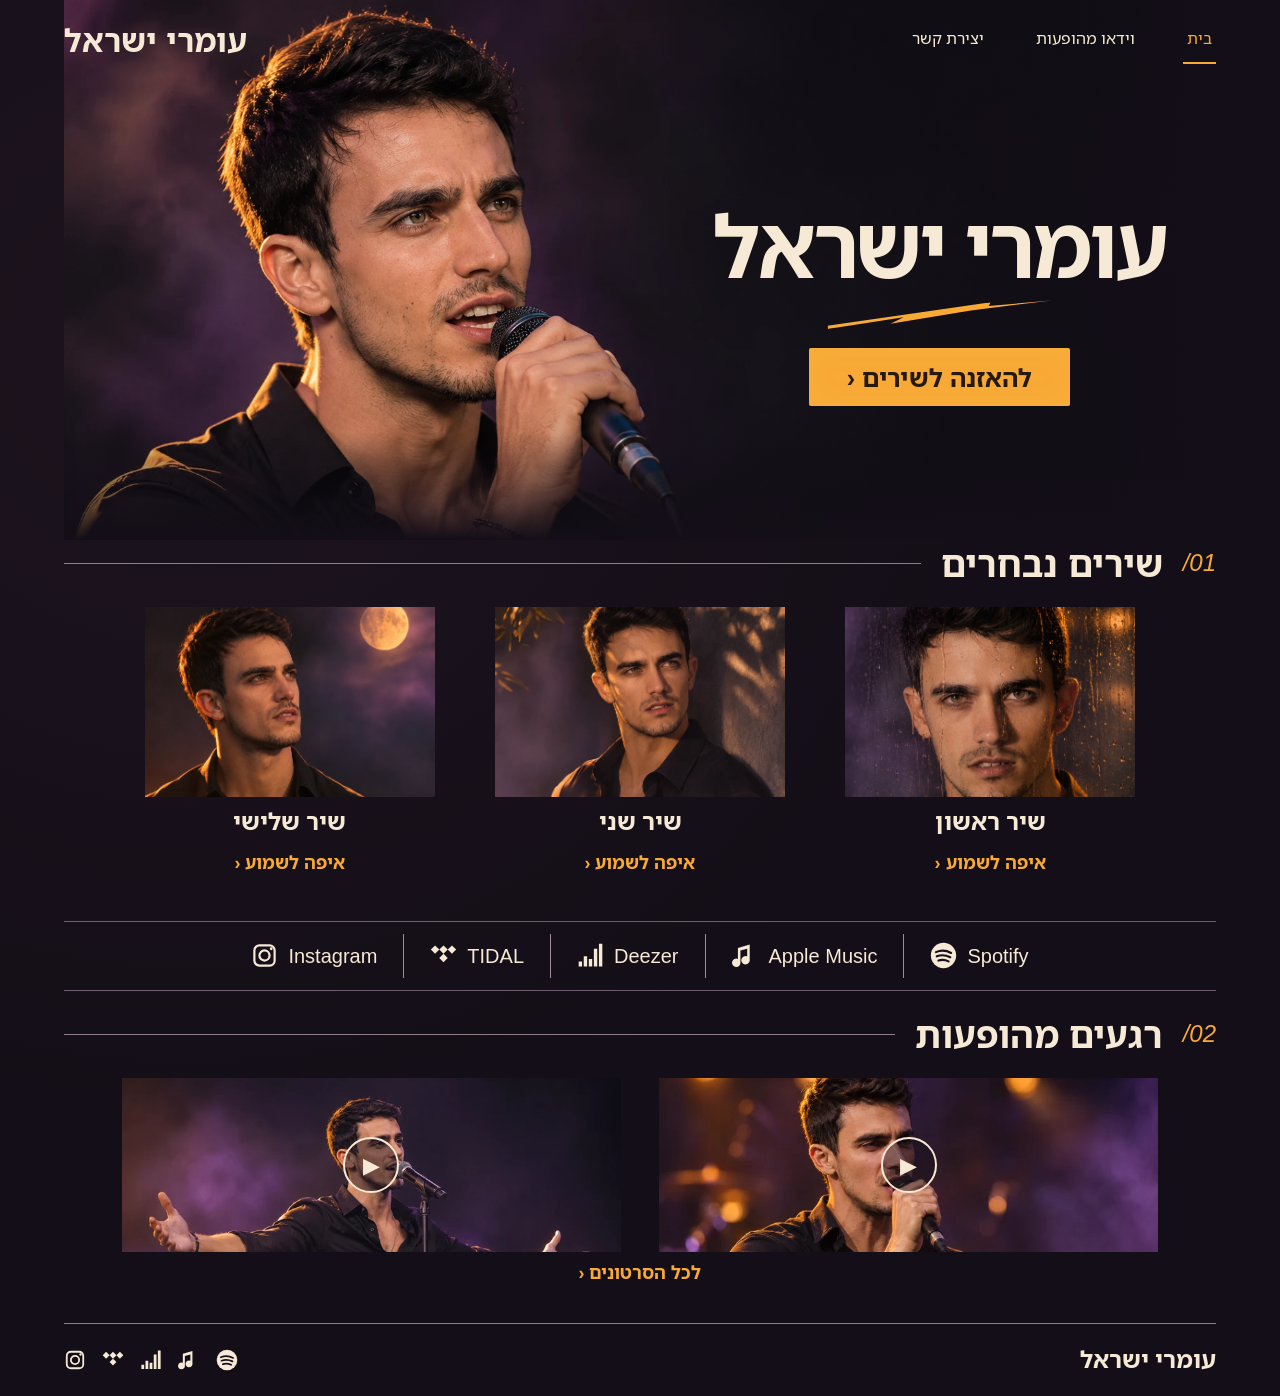
==== index.html @ 32288c75 "Add Omri Israel website files Co-Authored-By: Claude Opus 5.5 <noreply@anthropic.com>" ====
<!doctype html>
<html lang="he" dir="rtl"><head><meta charset="utf-8"><meta name="viewport" content="width=device-width,initial-scale=1"><meta name="theme-color" content="#130e17"><meta name="description" content="מוזיקה, רגעים מהופעות ויצירת קשר עם עומרי ישראל."><title>בית | עומרי ישראל</title><link rel="stylesheet" href="styles.css"><script defer src="site.js"></script></head><body><a class="skip" href="#main">דילוג לתוכן</a><div class="container"><header class="header"><a href="index.html" class="logo">עומרי ישראל</a><button class="menu" aria-controls="navigation" aria-expanded="false" aria-label="פתיחת תפריט">☰</button><nav id="navigation" aria-label="ניווט ראשי"><a href="index.html" aria-current="page">בית</a><a href="videos.html">וידאו מהופעות</a><a href="contact.html">יצירת קשר</a></nav></header><main id="main"><section class="hero"><div class="hero-copy"><h1>עומרי ישראל</h1><div class="brush" aria-hidden="true"></div><a class="cta" href="#songs">להאזנה לשירים ‹</a></div></section><section class="section" id="songs"><div class="section-heading"><span class="number">01/</span><h2>שירים נבחרים</h2></div><div class="songs"><article class="song"><img src="assets/images/album-1.webp" srcset="assets/images/album-1-mobile.webp 300w, assets/images/album-1.webp 1254w" sizes="(max-width: 700px) 80px, 27vw" alt="עטיפת שיר ראשון" width="227" height="190"><h3>שיר ראשון</h3><button class="text-button" data-song="0">איפה לשמוע ‹</button></article><article class="song"><img src="assets/images/album-2.webp" srcset="assets/images/album-2-mobile.webp 300w, assets/images/album-2.webp 1254w" sizes="(max-width: 700px) 80px, 27vw" alt="עטיפת שיר שני" width="227" height="190"><h3>שיר שני</h3><button class="text-button" data-song="1">איפה לשמוע ‹</button></article><article class="song"><img src="assets/images/album-3.webp" srcset="assets/images/album-3-mobile.webp 300w, assets/images/album-3.webp 1254w" sizes="(max-width: 700px) 80px, 27vw" alt="עטיפת שיר שלישי" width="227" height="190"><h3>שיר שלישי</h3><button class="text-button" data-song="2">איפה לשמוע ‹</button></article></div></section><div class="platforms" data-platforms aria-label="פלטפורמות האמן"></div><section class="section"><div class="section-heading"><span class="number">02/</span><h2>רגעים מהופעות</h2></div><div class="video-grid"><article><button class="video-button" data-video="1" aria-label="ניגון לילה של מוזיקה"><img src="assets/images/live-2.webp" srcset="assets/images/live-2-mobile.webp 780w, assets/images/live-2.webp 1672w" sizes="(max-width: 700px) 90vw, 45vw" alt="עומרי ישראל על הבמה" loading="lazy"></button></article><article><button class="video-button" data-video="0" aria-label="ניגון רגעים מהבמה"><img src="assets/images/live-1.webp" srcset="assets/images/live-1-mobile.webp 780w, assets/images/live-1.webp 1672w" sizes="(max-width: 700px) 90vw, 45vw" alt="עומרי ישראל על הבמה" loading="lazy"></button></article></div><p class="all-videos"><a class="text-button" href="videos.html">לכל הסרטונים ‹</a></p></section></main><footer class="footer"><a class="logo" href="index.html">עומרי ישראל</a><div class="platforms" data-platforms aria-label="קישורי האמן"></div></footer></div><dialog aria-labelledby="dialog-title"><button class="close" aria-label="סגירה">✕</button><h2 id="dialog-title"></h2><div id="dialog-content"></div></dialog></body></html>
---- styles.css ----
@font-face{font-family:Artist;src:url("assets/fonts/NotoSansHebrew-Regular.ttf");font-weight:400;font-display:swap}@font-face{font-family:Artist;src:url("assets/fonts/NotoSansHebrew-Bold.ttf");font-weight:700 900;font-display:swap}
:root{--paper:#f6e9d5;--amber:#f8a936;--bg:#130e17;--line:#8f7f85;--muted:#bdb0bb}*{box-sizing:border-box}html{scroll-behavior:smooth}body{margin:0;background:var(--bg);color:var(--paper);font-family:Artist,Arial,sans-serif;line-height:1.6;background-image:radial-gradient(ellipse at 15% 25%,#3b233442,transparent 55%)}button,input,select,textarea{font:inherit}a{color:inherit;text-decoration:none}button,a{touch-action:manipulation}button{cursor:pointer}button:disabled{cursor:default}a,button,input,select,textarea{outline-offset:5px}:focus-visible{outline:2px solid var(--amber)}button{color:inherit}img{display:block;max-width:100%}.container{width:90%;max-width:1320px;margin:auto}.header{height:80px;display:flex;align-items:center;justify-content:space-between;position:relative;z-index:5}.logo{font-size:32px;font-weight:700;line-height:1.1}.header .logo{order:2}nav{display:flex;gap:44px}nav a{padding:10px 4px}nav a[aria-current]{color:var(--amber);border-bottom:2px solid}.menu{display:none;background:none;border:0;font-size:25px;padding:8px}.hero{position:relative;min-height:440px;display:flex;align-items:center;isolation:isolate}.hero:before{content:"";position:absolute;inset:-80px 0 -20px;z-index:-1;background:linear-gradient(0deg,var(--bg),transparent 15%),linear-gradient(270deg,var(--bg) 0%,#130e17dd 24%,transparent 64%),url("assets/images/hero.webp") left center/70% auto no-repeat}.hero-copy{width:48%;text-align:center;margin-inline-start:0;margin-inline-end:auto}.hero h1{font-size:clamp(60px,8vw,116px);font-weight:700;line-height:1.2;letter-spacing:-5px;margin:0}.brush{width:225px;height:18px;margin:8px auto 25px;background:var(--amber);clip-path:polygon(0 83%,73% 0,72% 20%,100% 7%,64% 40%,28% 90%,34% 58%,0 100%);transform:rotate(-3deg)}.cta{border:0;display:inline-flex;justify-content:center;align-items:center;gap:12px;background:var(--amber);color:#261910;padding:9px 38px;font-size:25px;font-weight:700;min-height:48px;border-radius:2px;box-shadow:inset 0 0 25px #f9cf6230}.cta:hover{background:#ffc064}.section{margin-block:22px 36px}.section-heading{display:flex;align-items:center;gap:20px;margin-bottom:22px}.section-heading h2{font-size:36px;line-height:1.2;margin:0}.section-heading:after{content:"";height:1px;background:var(--line);flex:1}.number{color:var(--amber);font-size:24px;font-style:italic;font-family:Arial}.songs{display:grid;grid-template-columns:repeat(3,1fr);gap:6%;padding-inline:7%}.song{text-align:center}.song img{width:100%;aspect-ratio:1.2;object-fit:cover}.song h3{font-size:24px;margin:5px 0 0}.text-button{border:0;background:none;padding:5px 10px;min-height:44px;color:var(--amber);font-weight:700;font-size:18px}.text-button:hover{text-decoration:underline}.platforms{display:flex;align-items:center;justify-content:center;flex-wrap:wrap;gap:0;border-block:1px solid #6f5c6e;padding:12px 0;margin-block:22px}.platform{display:flex;align-items:center;gap:10px;padding:2px 26px;min-height:44px;direction:ltr;border-left:1px solid #a28a9b;font-family:Arial,sans-serif;font-size:20px}.platform:last-child{border-left:0}.platform svg{width:27px;height:27px;fill:currentColor}.platform:hover{color:var(--amber)}.video-grid{display:grid;grid-template-columns:repeat(2,1fr);gap:38px;padding-inline:5%}.video-button{display:block;width:100%;padding:0;border:0;background:none;overflow:hidden}.video-button img{width:100%;aspect-ratio:2.87;object-fit:cover;transition:transform .3s}.video-button:hover img{transform:scale(1.04)}.all-videos{text-align:center;margin:6px 0 0}.footer{display:flex;align-items:center;justify-content:space-between;border-top:1px solid var(--line);padding-block:14px;margin-top:12px}.footer .logo{font-size:24px}.footer .platforms{border:0;margin:0;padding:0;gap:16px}.footer .platform{border:0;padding:0}.footer .platform-label{display:none}.footer svg{width:22px;height:22px}.page-title{font-size:clamp(40px,6vw,76px);margin:35px 0 10px;line-height:1.2}.intro{color:var(--muted);margin-bottom:30px}.featured{max-width:1050px;margin:30px auto}.featured .video-button img{aspect-ratio:16/9}.video-caption{display:flex;justify-content:space-between;align-items:center;gap:15px;padding-block:9px}.video-caption h2,.video-caption h3{margin:0;font-size:22px}.video-caption span{color:var(--muted);font-size:14px}.gallery{padding:0;gap:32px}.gallery .video-button img{aspect-ratio:16/9}.contact-layout{display:grid;grid-template-columns:1.5fr 1fr;gap:10%;margin:40px 0 70px}label{display:grid;gap:8px;margin-bottom:22px}input,select,textarea{border:1px solid #6a5368;background:#211825;color:var(--paper);border-radius:3px;padding:13px;width:100%}textarea{min-height:160px;resize:vertical}aside{border-right:1px solid #755674;padding-right:35px}aside h2{font-size:28px}aside p{color:var(--muted)}.error{color:#ffb1ae;font-size:14px}.status{padding:16px;border:1px solid #aa9164}.notice{color:var(--muted);font-size:13px}.field-error{border-color:#ffb1ae}dialog{width:min(92%,600px);background:#201725;color:var(--paper);border:1px solid #967483;border-radius:5px;padding:30px}dialog::backdrop{background:#09050be8}dialog h2{font-size:30px;margin:0 0 20px}dialog .platforms{justify-content:start}dialog .platform{border:0;padding:12px}.close{float:left;border:1px solid #967483;background:none;min-width:44px;min-height:44px}dialog video{width:100%;margin-top:16px}.skip{position:absolute;top:-100px;right:10px;background:var(--amber);color:#111;padding:10px;z-index:50}.skip:focus{top:10px}[hidden]{display:none!important}
@media(min-width:1600px){.hero{min-height:540px}}
@media(max-width:700px){.container{width:90%}.header{height:60px}.header .logo{order:0;font-size:25px}.menu{display:block}.header nav{display:none;position:absolute;top:60px;right:-5.55%;left:-5.55%;background:#201625;padding:15px 5%;flex-direction:column;gap:0;box-shadow:0 15px 35px #0008}.header nav.open{display:flex}.header nav a{padding:14px}.hero{min-height:370px;align-items:end}.hero:before{inset:-60px -5.55% 0;background:linear-gradient(0deg,var(--bg),#130e1700 70%),url("assets/images/hero-mobile.webp") center top/cover no-repeat}.hero-copy{width:100%;padding-top:190px}.hero h1{font-size:54px;letter-spacing:-2px}.brush{width:160px;height:12px;margin:0 auto 15px}.cta{font-size:20px;padding:5px 28px;min-height:44px}.section{margin-block:25px 12px}.section-heading{gap:12px;margin-bottom:10px}.section-heading h2{font-size:25px}.number{font-size:19px}.songs{display:flex;flex-direction:column;padding:0;gap:0}.song{display:grid;grid-template-columns:80px 1fr;column-gap:16px;align-items:center;border-bottom:1px solid #675365;padding:9px 0;text-align:right}.song img{grid-row:1/3;width:80px;height:76px;aspect-ratio:auto}.song h3{font-size:20px;align-self:end;margin:0}.song .text-button{justify-self:start;align-self:start;font-size:16px;padding:0;min-height:32px}.platforms{margin-block:12px;padding-block:8px;row-gap:0}.platform{font-size:12px;padding:0 10px;gap:5px;min-height:36px}.platform svg{width:19px;height:19px}.platform:nth-child(3){border-left:0}.video-grid{grid-template-columns:1fr;padding:0;gap:12px}.video-button img{aspect-ratio:2.4}.all-videos{margin-block:0}.text-button{font-size:16px}.footer{padding-block:12px}.footer .logo{font-size:20px}.footer .platforms{gap:12px}.footer svg{width:17px;height:17px}.footer .platform{min-height:28px}.page-title{font-size:44px;margin-top:25px}.video-caption{align-items:start;flex-direction:column;gap:0}.video-caption h2,.video-caption h3{font-size:19px}.featured{margin-top:20px}.contact-layout{grid-template-columns:1fr;gap:30px}aside{padding:20px 0;border-right:0;border-top:1px solid #755674}dialog{padding:20px}dialog .platform{font-size:17px}.intro{font-size:15px}}
@media(prefers-reduced-motion:reduce){html{scroll-behavior:auto}*{transition:none!important}}

/* Omri Israel imagery and responsive art direction. */
.hero:before{background:linear-gradient(0deg,var(--bg),transparent 20%),linear-gradient(270deg,var(--bg) 0%,#130e1790 25%,transparent 58%),url("assets/images/hero.webp") left top/100% auto no-repeat}
.hero h1{font-size:clamp(48px,6.7vw,96px);letter-spacing:-3px}
.video-button{position:relative}
.video-button:after{content:"▶";position:absolute;inset:0;margin:auto;width:52px;height:52px;border:2px solid var(--paper);border-radius:50%;background:#130e1770;display:grid;place-items:center;font-size:22px;color:var(--paper);pointer-events:none}
.video-button img{object-position:center 25%}
.song img{object-position:center 35%}
@media(max-width:700px){
 .hero:before{background:linear-gradient(0deg,var(--bg),#130e1700 73%),url("assets/images/hero-mobile.webp") center top/100% auto no-repeat}
 .hero h1{font-size:clamp(36px,11vw,54px);letter-spacing:-1.5px}
 .hero-copy{padding-top:220px}
 .header .logo{font-size:23px}
 .video-button img{object-position:center 20%}
 .footer .logo{font-size:18px}
}
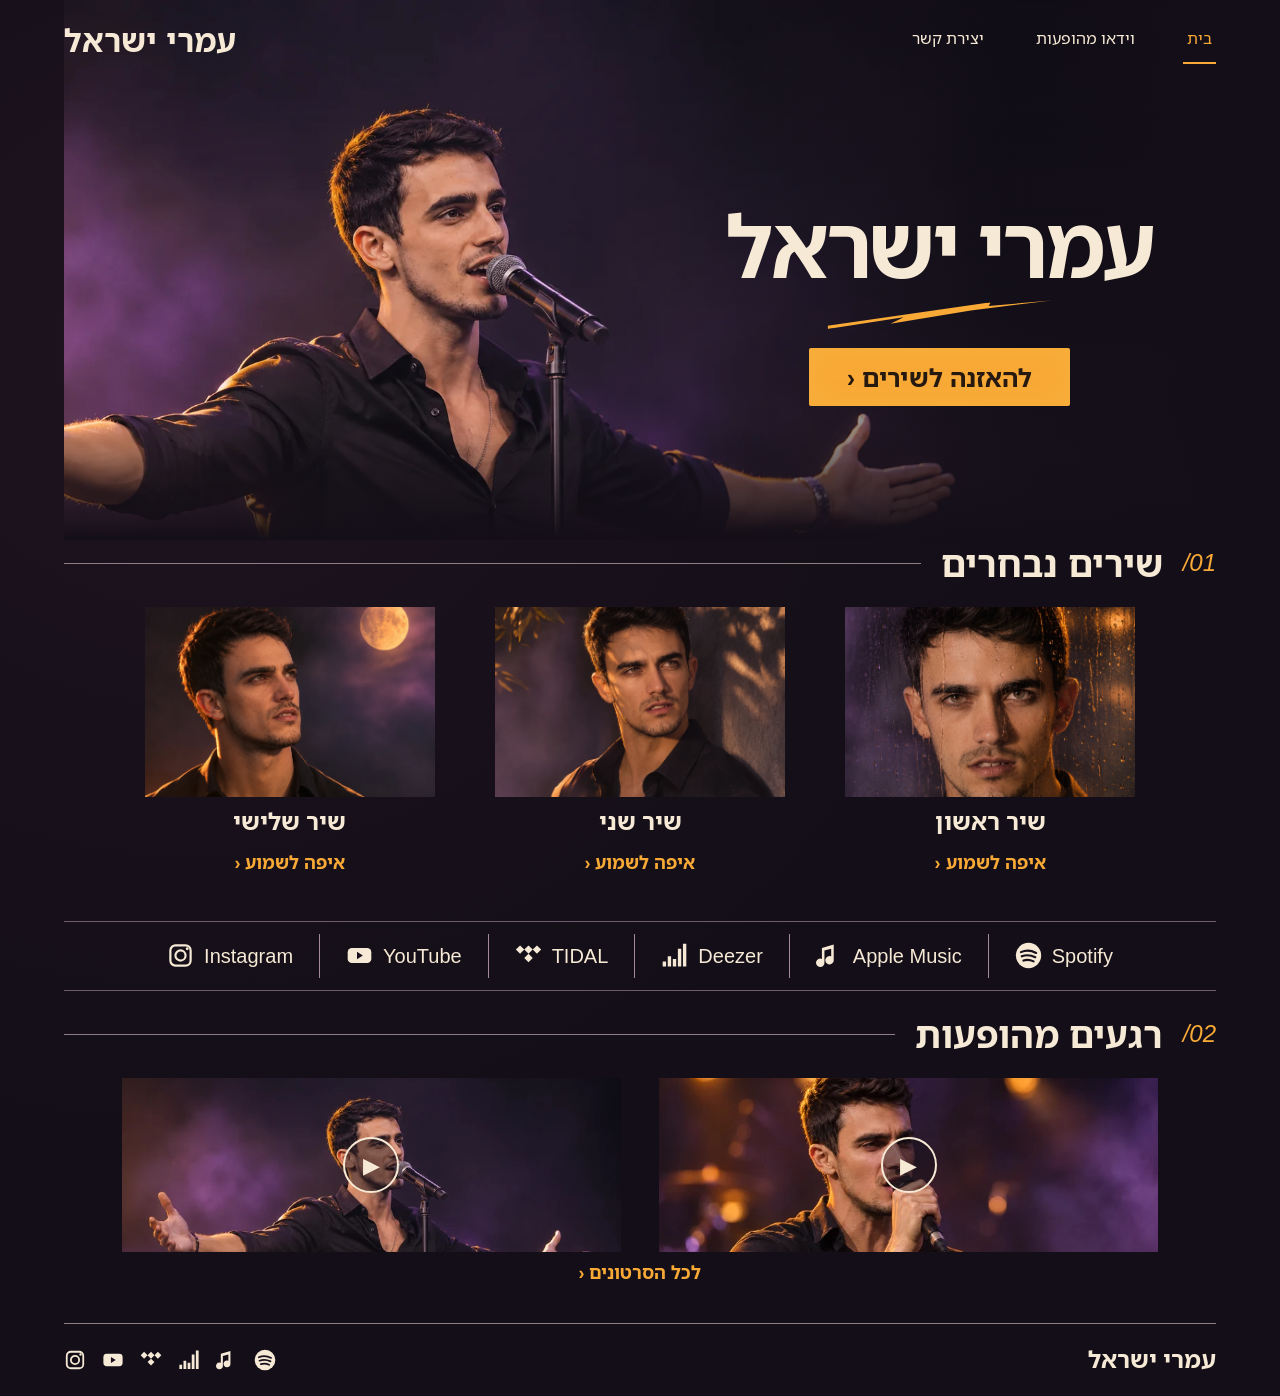
==== commit ea4c6f18: "Add streaming links, new hero images, and fix artist name spelling - Link Spotify, Apple Music, Deez" ====
--- a/index.html
+++ b/index.html
@@ -1,2 +1,2 @@
 <!doctype html>
-<html lang="he" dir="rtl"><head><meta charset="utf-8"><meta name="viewport" content="width=device-width,initial-scale=1"><meta name="theme-color" content="#130e17"><meta name="description" content="מוזיקה, רגעים מהופעות ויצירת קשר עם עומרי ישראל."><title>בית | עומרי ישראל</title><link rel="stylesheet" href="styles.css"><script defer src="site.js"></script></head><body><a class="skip" href="#main">דילוג לתוכן</a><div class="container"><header class="header"><a href="index.html" class="logo">עומרי ישראל</a><button class="menu" aria-controls="navigation" aria-expanded="false" aria-label="פתיחת תפריט">☰</button><nav id="navigation" aria-label="ניווט ראשי"><a href="index.html" aria-current="page">בית</a><a href="videos.html">וידאו מהופעות</a><a href="contact.html">יצירת קשר</a></nav></header><main id="main"><section class="hero"><div class="hero-copy"><h1>עומרי ישראל</h1><div class="brush" aria-hidden="true"></div><a class="cta" href="#songs">להאזנה לשירים ‹</a></div></section><section class="section" id="songs"><div class="section-heading"><span class="number">01/</span><h2>שירים נבחרים</h2></div><div class="songs"><article class="song"><img src="assets/images/album-1.webp" srcset="assets/images/album-1-mobile.webp 300w, assets/images/album-1.webp 1254w" sizes="(max-width: 700px) 80px, 27vw" alt="עטיפת שיר ראשון" width="227" height="190"><h3>שיר ראשון</h3><button class="text-button" data-song="0">איפה לשמוע ‹</button></article><article class="song"><img src="assets/images/album-2.webp" srcset="assets/images/album-2-mobile.webp 300w, assets/images/album-2.webp 1254w" sizes="(max-width: 700px) 80px, 27vw" alt="עטיפת שיר שני" width="227" height="190"><h3>שיר שני</h3><button class="text-button" data-song="1">איפה לשמוע ‹</button></article><article class="song"><img src="assets/images/album-3.webp" srcset="assets/images/album-3-mobile.webp 300w, assets/images/album-3.webp 1254w" sizes="(max-width: 700px) 80px, 27vw" alt="עטיפת שיר שלישי" width="227" height="190"><h3>שיר שלישי</h3><button class="text-button" data-song="2">איפה לשמוע ‹</button></article></div></section><div class="platforms" data-platforms aria-label="פלטפורמות האמן"></div><section class="section"><div class="section-heading"><span class="number">02/</span><h2>רגעים מהופעות</h2></div><div class="video-grid"><article><button class="video-button" data-video="1" aria-label="ניגון לילה של מוזיקה"><img src="assets/images/live-2.webp" srcset="assets/images/live-2-mobile.webp 780w, assets/images/live-2.webp 1672w" sizes="(max-width: 700px) 90vw, 45vw" alt="עומרי ישראל על הבמה" loading="lazy"></button></article><article><button class="video-button" data-video="0" aria-label="ניגון רגעים מהבמה"><img src="assets/images/live-1.webp" srcset="assets/images/live-1-mobile.webp 780w, assets/images/live-1.webp 1672w" sizes="(max-width: 700px) 90vw, 45vw" alt="עומרי ישראל על הבמה" loading="lazy"></button></article></div><p class="all-videos"><a class="text-button" href="videos.html">לכל הסרטונים ‹</a></p></section></main><footer class="footer"><a class="logo" href="index.html">עומרי ישראל</a><div class="platforms" data-platforms aria-label="קישורי האמן"></div></footer></div><dialog aria-labelledby="dialog-title"><button class="close" aria-label="סגירה">✕</button><h2 id="dialog-title"></h2><div id="dialog-content"></div></dialog></body></html>+<html lang="he" dir="rtl"><head><meta charset="utf-8"><meta name="viewport" content="width=device-width,initial-scale=1"><meta name="theme-color" content="#130e17"><meta name="description" content="מוזיקה, רגעים מהופעות ויצירת קשר עם עמרי ישראל."><title>בית | עמרי ישראל</title><link rel="stylesheet" href="styles.css?v=2"><script defer src="site.js"></script></head><body><a class="skip" href="#main">דילוג לתוכן</a><div class="container"><header class="header"><a href="index.html" class="logo">עמרי ישראל</a><button class="menu" aria-controls="navigation" aria-expanded="false" aria-label="פתיחת תפריט">☰</button><nav id="navigation" aria-label="ניווט ראשי"><a href="index.html" aria-current="page">בית</a><a href="videos.html">וידאו מהופעות</a><a href="contact.html">יצירת קשר</a></nav></header><main id="main"><section class="hero"><div class="hero-copy"><h1>עמרי ישראל</h1><div class="brush" aria-hidden="true"></div><a class="cta" href="#songs">להאזנה לשירים ‹</a></div></section><section class="section" id="songs"><div class="section-heading"><span class="number">01/</span><h2>שירים נבחרים</h2></div><div class="songs"><article class="song"><img src="assets/images/album-1.webp" srcset="assets/images/album-1-mobile.webp 300w, assets/images/album-1.webp 1254w" sizes="(max-width: 700px) 80px, 27vw" alt="עטיפת שיר ראשון" width="227" height="190"><h3>שיר ראשון</h3><button class="text-button" data-song="0">איפה לשמוע ‹</button></article><article class="song"><img src="assets/images/album-2.webp" srcset="assets/images/album-2-mobile.webp 300w, assets/images/album-2.webp 1254w" sizes="(max-width: 700px) 80px, 27vw" alt="עטיפת שיר שני" width="227" height="190"><h3>שיר שני</h3><button class="text-button" data-song="1">איפה לשמוע ‹</button></article><article class="song"><img src="assets/images/album-3.webp" srcset="assets/images/album-3-mobile.webp 300w, assets/images/album-3.webp 1254w" sizes="(max-width: 700px) 80px, 27vw" alt="עטיפת שיר שלישי" width="227" height="190"><h3>שיר שלישי</h3><button class="text-button" data-song="2">איפה לשמוע ‹</button></article></div></section><div class="platforms" data-platforms aria-label="פלטפורמות האמן"></div><section class="section"><div class="section-heading"><span class="number">02/</span><h2>רגעים מהופעות</h2></div><div class="video-grid"><article><button class="video-button" data-video="1" aria-label="ניגון לילה של מוזיקה"><img src="assets/images/live-2.webp" srcset="assets/images/live-2-mobile.webp 780w, assets/images/live-2.webp 1672w" sizes="(max-width: 700px) 90vw, 45vw" alt="עמרי ישראל על הבמה" loading="lazy"></button></article><article><button class="video-button" data-video="0" aria-label="ניגון רגעים מהבמה"><img src="assets/images/live-1.webp" srcset="assets/images/live-1-mobile.webp 780w, assets/images/live-1.webp 1672w" sizes="(max-width: 700px) 90vw, 45vw" alt="עמרי ישראל על הבמה" loading="lazy"></button></article></div><p class="all-videos"><a class="text-button" href="videos.html">לכל הסרטונים ‹</a></p></section></main><footer class="footer"><a class="logo" href="index.html">עמרי ישראל</a><div class="platforms" data-platforms aria-label="קישורי האמן"></div></footer></div><dialog aria-labelledby="dialog-title"><button class="close" aria-label="סגירה">✕</button><h2 id="dialog-title"></h2><div id="dialog-content"></div></dialog></body></html>
--- a/styles.css
+++ b/styles.css
@@ -1,18 +1,18 @@
 @font-face{font-family:Artist;src:url("assets/fonts/NotoSansHebrew-Regular.ttf");font-weight:400;font-display:swap}@font-face{font-family:Artist;src:url("assets/fonts/NotoSansHebrew-Bold.ttf");font-weight:700 900;font-display:swap}
-:root{--paper:#f6e9d5;--amber:#f8a936;--bg:#130e17;--line:#8f7f85;--muted:#bdb0bb}*{box-sizing:border-box}html{scroll-behavior:smooth}body{margin:0;background:var(--bg);color:var(--paper);font-family:Artist,Arial,sans-serif;line-height:1.6;background-image:radial-gradient(ellipse at 15% 25%,#3b233442,transparent 55%)}button,input,select,textarea{font:inherit}a{color:inherit;text-decoration:none}button,a{touch-action:manipulation}button{cursor:pointer}button:disabled{cursor:default}a,button,input,select,textarea{outline-offset:5px}:focus-visible{outline:2px solid var(--amber)}button{color:inherit}img{display:block;max-width:100%}.container{width:90%;max-width:1320px;margin:auto}.header{height:80px;display:flex;align-items:center;justify-content:space-between;position:relative;z-index:5}.logo{font-size:32px;font-weight:700;line-height:1.1}.header .logo{order:2}nav{display:flex;gap:44px}nav a{padding:10px 4px}nav a[aria-current]{color:var(--amber);border-bottom:2px solid}.menu{display:none;background:none;border:0;font-size:25px;padding:8px}.hero{position:relative;min-height:440px;display:flex;align-items:center;isolation:isolate}.hero:before{content:"";position:absolute;inset:-80px 0 -20px;z-index:-1;background:linear-gradient(0deg,var(--bg),transparent 15%),linear-gradient(270deg,var(--bg) 0%,#130e17dd 24%,transparent 64%),url("assets/images/hero.webp") left center/70% auto no-repeat}.hero-copy{width:48%;text-align:center;margin-inline-start:0;margin-inline-end:auto}.hero h1{font-size:clamp(60px,8vw,116px);font-weight:700;line-height:1.2;letter-spacing:-5px;margin:0}.brush{width:225px;height:18px;margin:8px auto 25px;background:var(--amber);clip-path:polygon(0 83%,73% 0,72% 20%,100% 7%,64% 40%,28% 90%,34% 58%,0 100%);transform:rotate(-3deg)}.cta{border:0;display:inline-flex;justify-content:center;align-items:center;gap:12px;background:var(--amber);color:#261910;padding:9px 38px;font-size:25px;font-weight:700;min-height:48px;border-radius:2px;box-shadow:inset 0 0 25px #f9cf6230}.cta:hover{background:#ffc064}.section{margin-block:22px 36px}.section-heading{display:flex;align-items:center;gap:20px;margin-bottom:22px}.section-heading h2{font-size:36px;line-height:1.2;margin:0}.section-heading:after{content:"";height:1px;background:var(--line);flex:1}.number{color:var(--amber);font-size:24px;font-style:italic;font-family:Arial}.songs{display:grid;grid-template-columns:repeat(3,1fr);gap:6%;padding-inline:7%}.song{text-align:center}.song img{width:100%;aspect-ratio:1.2;object-fit:cover}.song h3{font-size:24px;margin:5px 0 0}.text-button{border:0;background:none;padding:5px 10px;min-height:44px;color:var(--amber);font-weight:700;font-size:18px}.text-button:hover{text-decoration:underline}.platforms{display:flex;align-items:center;justify-content:center;flex-wrap:wrap;gap:0;border-block:1px solid #6f5c6e;padding:12px 0;margin-block:22px}.platform{display:flex;align-items:center;gap:10px;padding:2px 26px;min-height:44px;direction:ltr;border-left:1px solid #a28a9b;font-family:Arial,sans-serif;font-size:20px}.platform:last-child{border-left:0}.platform svg{width:27px;height:27px;fill:currentColor}.platform:hover{color:var(--amber)}.video-grid{display:grid;grid-template-columns:repeat(2,1fr);gap:38px;padding-inline:5%}.video-button{display:block;width:100%;padding:0;border:0;background:none;overflow:hidden}.video-button img{width:100%;aspect-ratio:2.87;object-fit:cover;transition:transform .3s}.video-button:hover img{transform:scale(1.04)}.all-videos{text-align:center;margin:6px 0 0}.footer{display:flex;align-items:center;justify-content:space-between;border-top:1px solid var(--line);padding-block:14px;margin-top:12px}.footer .logo{font-size:24px}.footer .platforms{border:0;margin:0;padding:0;gap:16px}.footer .platform{border:0;padding:0}.footer .platform-label{display:none}.footer svg{width:22px;height:22px}.page-title{font-size:clamp(40px,6vw,76px);margin:35px 0 10px;line-height:1.2}.intro{color:var(--muted);margin-bottom:30px}.featured{max-width:1050px;margin:30px auto}.featured .video-button img{aspect-ratio:16/9}.video-caption{display:flex;justify-content:space-between;align-items:center;gap:15px;padding-block:9px}.video-caption h2,.video-caption h3{margin:0;font-size:22px}.video-caption span{color:var(--muted);font-size:14px}.gallery{padding:0;gap:32px}.gallery .video-button img{aspect-ratio:16/9}.contact-layout{display:grid;grid-template-columns:1.5fr 1fr;gap:10%;margin:40px 0 70px}label{display:grid;gap:8px;margin-bottom:22px}input,select,textarea{border:1px solid #6a5368;background:#211825;color:var(--paper);border-radius:3px;padding:13px;width:100%}textarea{min-height:160px;resize:vertical}aside{border-right:1px solid #755674;padding-right:35px}aside h2{font-size:28px}aside p{color:var(--muted)}.error{color:#ffb1ae;font-size:14px}.status{padding:16px;border:1px solid #aa9164}.notice{color:var(--muted);font-size:13px}.field-error{border-color:#ffb1ae}dialog{width:min(92%,600px);background:#201725;color:var(--paper);border:1px solid #967483;border-radius:5px;padding:30px}dialog::backdrop{background:#09050be8}dialog h2{font-size:30px;margin:0 0 20px}dialog .platforms{justify-content:start}dialog .platform{border:0;padding:12px}.close{float:left;border:1px solid #967483;background:none;min-width:44px;min-height:44px}dialog video{width:100%;margin-top:16px}.skip{position:absolute;top:-100px;right:10px;background:var(--amber);color:#111;padding:10px;z-index:50}.skip:focus{top:10px}[hidden]{display:none!important}
+:root{--paper:#f6e9d5;--amber:#f8a936;--bg:#130e17;--line:#8f7f85;--muted:#bdb0bb}*{box-sizing:border-box}html{scroll-behavior:smooth}body{margin:0;background:var(--bg);color:var(--paper);font-family:Artist,Arial,sans-serif;line-height:1.6;background-image:radial-gradient(ellipse at 15% 25%,#3b233442,transparent 55%)}button,input,select,textarea{font:inherit}a{color:inherit;text-decoration:none}button,a{touch-action:manipulation}button{cursor:pointer}button:disabled{cursor:default}a,button,input,select,textarea{outline-offset:5px}:focus-visible{outline:2px solid var(--amber)}button{color:inherit}img{display:block;max-width:100%}.container{width:90%;max-width:1320px;margin:auto}.header{height:80px;display:flex;align-items:center;justify-content:space-between;position:relative;z-index:5}.logo{font-size:32px;font-weight:700;line-height:1.1}.header .logo{order:2}nav{display:flex;gap:44px}nav a{padding:10px 4px}nav a[aria-current]{color:var(--amber);border-bottom:2px solid}.menu{display:none;background:none;border:0;font-size:25px;padding:8px}.hero{position:relative;min-height:440px;display:flex;align-items:center;isolation:isolate}.hero:before{content:"";position:absolute;inset:-80px 0 -20px;z-index:-1;background:linear-gradient(0deg,var(--bg),transparent 15%),linear-gradient(270deg,var(--bg) 0%,#130e17dd 24%,transparent 64%),url("assets/images/hero.webp?v=2") left center/70% auto no-repeat}.hero-copy{width:48%;text-align:center;margin-inline-start:0;margin-inline-end:auto}.hero h1{font-size:clamp(60px,8vw,116px);font-weight:700;line-height:1.2;letter-spacing:-5px;margin:0}.brush{width:225px;height:18px;margin:8px auto 25px;background:var(--amber);clip-path:polygon(0 83%,73% 0,72% 20%,100% 7%,64% 40%,28% 90%,34% 58%,0 100%);transform:rotate(-3deg)}.cta{border:0;display:inline-flex;justify-content:center;align-items:center;gap:12px;background:var(--amber);color:#261910;padding:9px 38px;font-size:25px;font-weight:700;min-height:48px;border-radius:2px;box-shadow:inset 0 0 25px #f9cf6230}.cta:hover{background:#ffc064}.section{margin-block:22px 36px}.section-heading{display:flex;align-items:center;gap:20px;margin-bottom:22px}.section-heading h2{font-size:36px;line-height:1.2;margin:0}.section-heading:after{content:"";height:1px;background:var(--line);flex:1}.number{color:var(--amber);font-size:24px;font-style:italic;font-family:Arial}.songs{display:grid;grid-template-columns:repeat(3,1fr);gap:6%;padding-inline:7%}.song{text-align:center}.song img{width:100%;aspect-ratio:1.2;object-fit:cover}.song h3{font-size:24px;margin:5px 0 0}.text-button{border:0;background:none;padding:5px 10px;min-height:44px;color:var(--amber);font-weight:700;font-size:18px}.text-button:hover{text-decoration:underline}.platforms{display:flex;align-items:center;justify-content:center;flex-wrap:wrap;gap:0;border-block:1px solid #6f5c6e;padding:12px 0;margin-block:22px}.platform{display:flex;align-items:center;gap:10px;padding:2px 26px;min-height:44px;direction:ltr;border-left:1px solid #a28a9b;font-family:Arial,sans-serif;font-size:20px}.platform:last-child{border-left:0}.platform svg{width:27px;height:27px;fill:currentColor}.platform:hover{color:var(--amber)}.video-grid{display:grid;grid-template-columns:repeat(2,1fr);gap:38px;padding-inline:5%}.video-button{display:block;width:100%;padding:0;border:0;background:none;overflow:hidden}.video-button img{width:100%;aspect-ratio:2.87;object-fit:cover;transition:transform .3s}.video-button:hover img{transform:scale(1.04)}.all-videos{text-align:center;margin:6px 0 0}.footer{display:flex;align-items:center;justify-content:space-between;border-top:1px solid var(--line);padding-block:14px;margin-top:12px}.footer .logo{font-size:24px}.footer .platforms{border:0;margin:0;padding:0;gap:16px}.footer .platform{border:0;padding:0}.footer .platform-label{display:none}.footer svg{width:22px;height:22px}.page-title{font-size:clamp(40px,6vw,76px);margin:35px 0 10px;line-height:1.2}.intro{color:var(--muted);margin-bottom:30px}.featured{max-width:1050px;margin:30px auto}.featured .video-button img{aspect-ratio:16/9}.video-caption{display:flex;justify-content:space-between;align-items:center;gap:15px;padding-block:9px}.video-caption h2,.video-caption h3{margin:0;font-size:22px}.video-caption span{color:var(--muted);font-size:14px}.gallery{padding:0;gap:32px}.gallery .video-button img{aspect-ratio:16/9}.contact-layout{display:grid;grid-template-columns:1.5fr 1fr;gap:10%;margin:40px 0 70px}label{display:grid;gap:8px;margin-bottom:22px}input,select,textarea{border:1px solid #6a5368;background:#211825;color:var(--paper);border-radius:3px;padding:13px;width:100%}textarea{min-height:160px;resize:vertical}aside{border-right:1px solid #755674;padding-right:35px}aside h2{font-size:28px}aside p{color:var(--muted)}.error{color:#ffb1ae;font-size:14px}.status{padding:16px;border:1px solid #aa9164}.notice{color:var(--muted);font-size:13px}.field-error{border-color:#ffb1ae}dialog{width:min(92%,600px);background:#201725;color:var(--paper);border:1px solid #967483;border-radius:5px;padding:30px}dialog::backdrop{background:#09050be8}dialog h2{font-size:30px;margin:0 0 20px}dialog .platforms{justify-content:start}dialog .platform{border:0;padding:12px}.close{float:left;border:1px solid #967483;background:none;min-width:44px;min-height:44px}dialog video{width:100%;margin-top:16px}.skip{position:absolute;top:-100px;right:10px;background:var(--amber);color:#111;padding:10px;z-index:50}.skip:focus{top:10px}[hidden]{display:none!important}
 @media(min-width:1600px){.hero{min-height:540px}}
-@media(max-width:700px){.container{width:90%}.header{height:60px}.header .logo{order:0;font-size:25px}.menu{display:block}.header nav{display:none;position:absolute;top:60px;right:-5.55%;left:-5.55%;background:#201625;padding:15px 5%;flex-direction:column;gap:0;box-shadow:0 15px 35px #0008}.header nav.open{display:flex}.header nav a{padding:14px}.hero{min-height:370px;align-items:end}.hero:before{inset:-60px -5.55% 0;background:linear-gradient(0deg,var(--bg),#130e1700 70%),url("assets/images/hero-mobile.webp") center top/cover no-repeat}.hero-copy{width:100%;padding-top:190px}.hero h1{font-size:54px;letter-spacing:-2px}.brush{width:160px;height:12px;margin:0 auto 15px}.cta{font-size:20px;padding:5px 28px;min-height:44px}.section{margin-block:25px 12px}.section-heading{gap:12px;margin-bottom:10px}.section-heading h2{font-size:25px}.number{font-size:19px}.songs{display:flex;flex-direction:column;padding:0;gap:0}.song{display:grid;grid-template-columns:80px 1fr;column-gap:16px;align-items:center;border-bottom:1px solid #675365;padding:9px 0;text-align:right}.song img{grid-row:1/3;width:80px;height:76px;aspect-ratio:auto}.song h3{font-size:20px;align-self:end;margin:0}.song .text-button{justify-self:start;align-self:start;font-size:16px;padding:0;min-height:32px}.platforms{margin-block:12px;padding-block:8px;row-gap:0}.platform{font-size:12px;padding:0 10px;gap:5px;min-height:36px}.platform svg{width:19px;height:19px}.platform:nth-child(3){border-left:0}.video-grid{grid-template-columns:1fr;padding:0;gap:12px}.video-button img{aspect-ratio:2.4}.all-videos{margin-block:0}.text-button{font-size:16px}.footer{padding-block:12px}.footer .logo{font-size:20px}.footer .platforms{gap:12px}.footer svg{width:17px;height:17px}.footer .platform{min-height:28px}.page-title{font-size:44px;margin-top:25px}.video-caption{align-items:start;flex-direction:column;gap:0}.video-caption h2,.video-caption h3{font-size:19px}.featured{margin-top:20px}.contact-layout{grid-template-columns:1fr;gap:30px}aside{padding:20px 0;border-right:0;border-top:1px solid #755674}dialog{padding:20px}dialog .platform{font-size:17px}.intro{font-size:15px}}
+@media(max-width:700px){.container{width:90%}.header{height:60px}.header .logo{order:0;font-size:25px}.menu{display:block}.header nav{display:none;position:absolute;top:60px;right:-5.55%;left:-5.55%;background:#201625;padding:15px 5%;flex-direction:column;gap:0;box-shadow:0 15px 35px #0008}.header nav.open{display:flex}.header nav a{padding:14px}.hero{min-height:370px;align-items:end}.hero:before{inset:-60px -5.55% 0;background:linear-gradient(0deg,var(--bg),#130e1700 70%),url("assets/images/hero-mobile.webp?v=2") center top/cover no-repeat}.hero-copy{width:100%;padding-top:190px}.hero h1{font-size:54px;letter-spacing:-2px}.brush{width:160px;height:12px;margin:0 auto 15px}.cta{font-size:20px;padding:5px 28px;min-height:44px}.section{margin-block:25px 12px}.section-heading{gap:12px;margin-bottom:10px}.section-heading h2{font-size:25px}.number{font-size:19px}.songs{display:flex;flex-direction:column;padding:0;gap:0}.song{display:grid;grid-template-columns:80px 1fr;column-gap:16px;align-items:center;border-bottom:1px solid #675365;padding:9px 0;text-align:right}.song img{grid-row:1/3;width:80px;height:76px;aspect-ratio:auto}.song h3{font-size:20px;align-self:end;margin:0}.song .text-button{justify-self:start;align-self:start;font-size:16px;padding:0;min-height:32px}.platforms{margin-block:12px;padding-block:8px;row-gap:0}.platform{font-size:12px;padding:0 10px;gap:5px;min-height:36px}.platform svg{width:19px;height:19px}.platform:nth-child(3){border-left:0}.video-grid{grid-template-columns:1fr;padding:0;gap:12px}.video-button img{aspect-ratio:2.4}.all-videos{margin-block:0}.text-button{font-size:16px}.footer{padding-block:12px}.footer .logo{font-size:20px}.footer .platforms{gap:12px}.footer svg{width:17px;height:17px}.footer .platform{min-height:28px}.page-title{font-size:44px;margin-top:25px}.video-caption{align-items:start;flex-direction:column;gap:0}.video-caption h2,.video-caption h3{font-size:19px}.featured{margin-top:20px}.contact-layout{grid-template-columns:1fr;gap:30px}aside{padding:20px 0;border-right:0;border-top:1px solid #755674}dialog{padding:20px}dialog .platform{font-size:17px}.intro{font-size:15px}}
 @media(prefers-reduced-motion:reduce){html{scroll-behavior:auto}*{transition:none!important}}
 
 /* Omri Israel imagery and responsive art direction. */
-.hero:before{background:linear-gradient(0deg,var(--bg),transparent 20%),linear-gradient(270deg,var(--bg) 0%,#130e1790 25%,transparent 58%),url("assets/images/hero.webp") left top/100% auto no-repeat}
+.hero:before{background:linear-gradient(0deg,var(--bg),transparent 20%),linear-gradient(270deg,var(--bg) 0%,#130e1790 25%,transparent 58%),url("assets/images/hero.webp?v=2") left top/100% auto no-repeat}
 .hero h1{font-size:clamp(48px,6.7vw,96px);letter-spacing:-3px}
 .video-button{position:relative}
 .video-button:after{content:"▶";position:absolute;inset:0;margin:auto;width:52px;height:52px;border:2px solid var(--paper);border-radius:50%;background:#130e1770;display:grid;place-items:center;font-size:22px;color:var(--paper);pointer-events:none}
 .video-button img{object-position:center 25%}
 .song img{object-position:center 35%}
 @media(max-width:700px){
- .hero:before{background:linear-gradient(0deg,var(--bg),#130e1700 73%),url("assets/images/hero-mobile.webp") center top/100% auto no-repeat}
+ .hero:before{background:linear-gradient(0deg,var(--bg),#130e1700 73%),url("assets/images/hero-mobile.webp?v=2") center top/100% auto no-repeat}
  .hero h1{font-size:clamp(36px,11vw,54px);letter-spacing:-1.5px}
  .hero-copy{padding-top:220px}
  .header .logo{font-size:23px}
